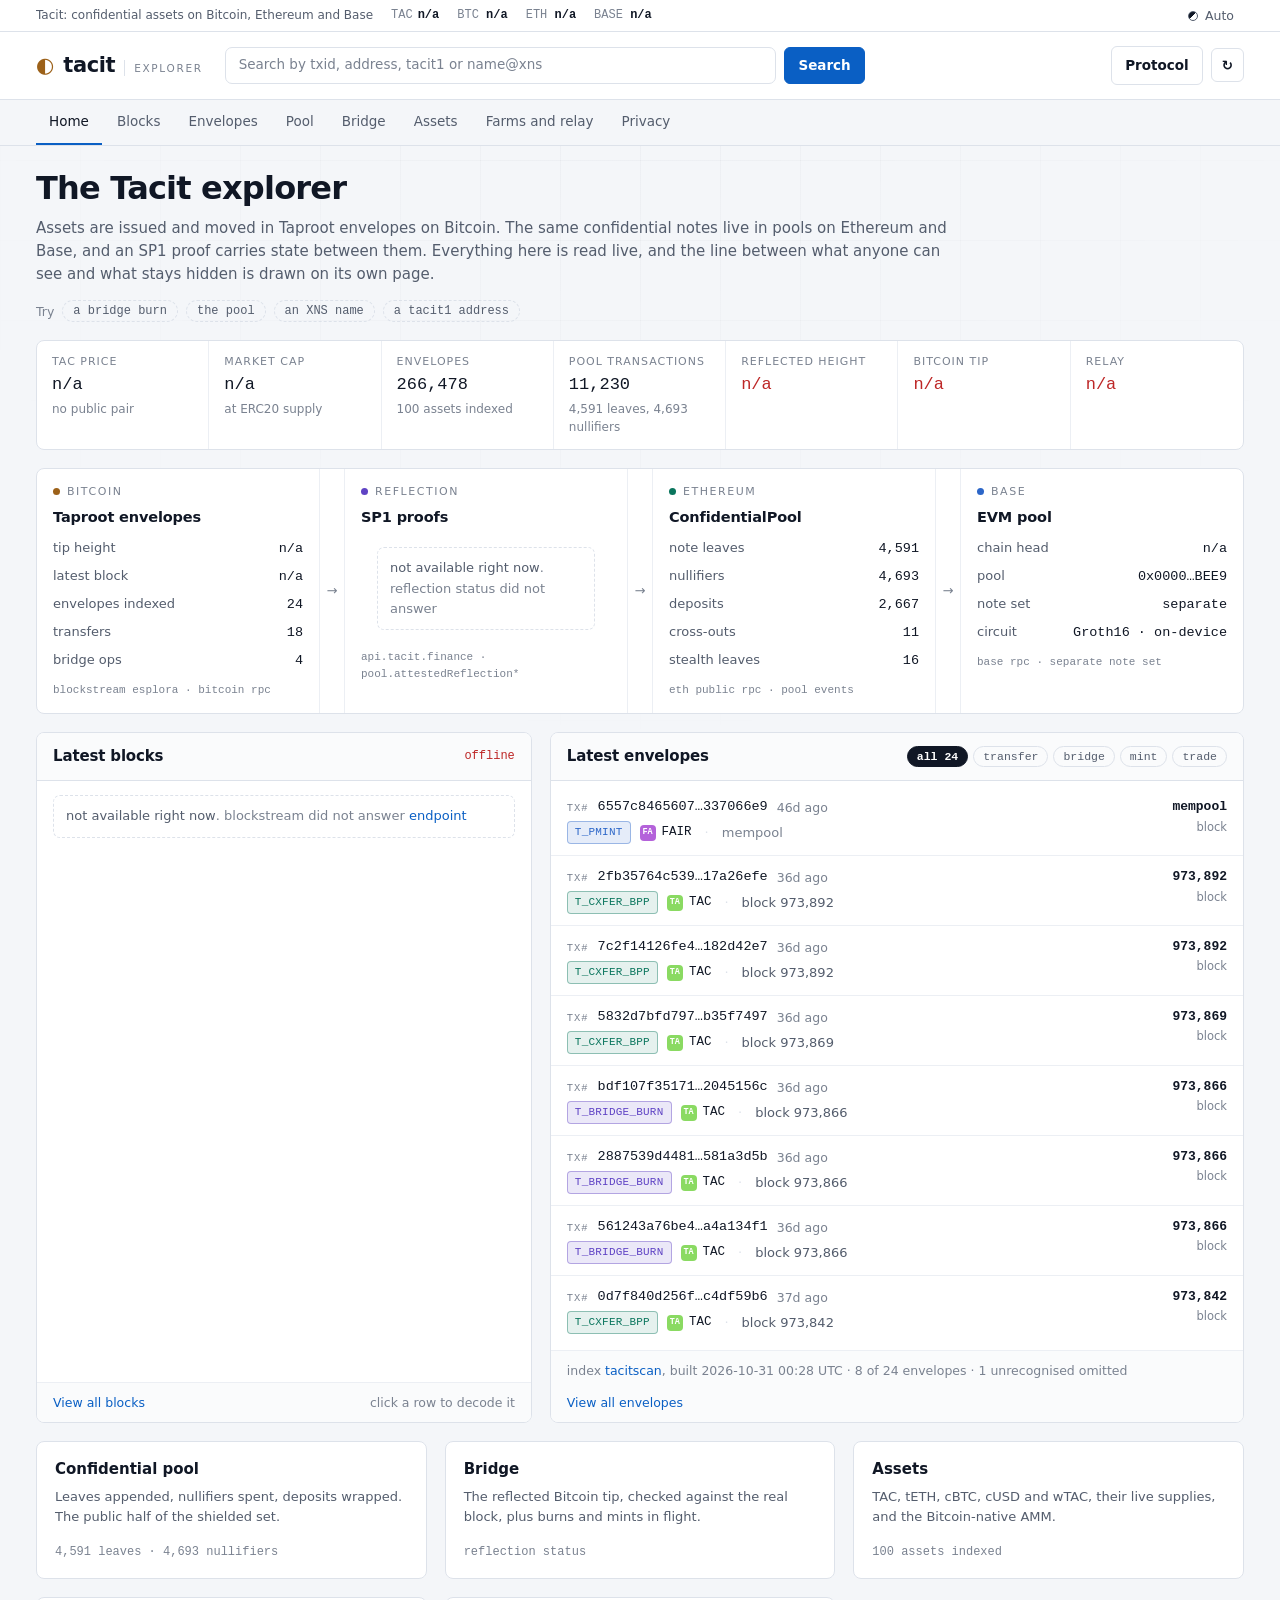
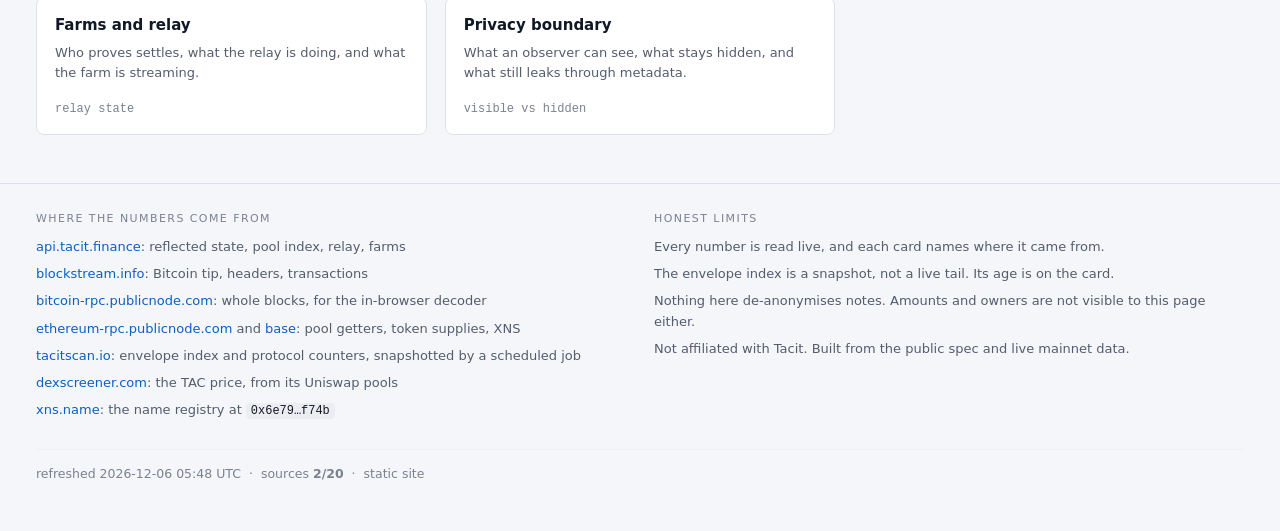
==== index.html @ 36ab2317 "tacit explorer Pages for blocks, envelopes, the confidential pool, the bridge, assets, farms and pri" ====
<!doctype html>
<html lang="en" data-theme="dark">
<head>
<meta charset="utf-8" />
<meta name="viewport" content="width=device-width, initial-scale=1" />
<title>Tacit Explorer: envelopes, pools and the bridge</title>
<meta name="description" content="A block explorer for Tacit: taproot envelopes on Bitcoin, confidential pools on Ethereum and Base, the bridge between them, and a plain line between what is public and what is not." />
<meta name="color-scheme" content="dark light" />
<meta property="og:title" content="Tacit Explorer: envelopes, pools and the bridge" />
<meta property="og:description" content="A block explorer for Tacit: taproot envelopes on Bitcoin, confidential pools on Ethereum and Base, the bridge between them, and a plain line between what is public and what is not." />
<link rel="icon" href="./favicon.svg" type="image/svg+xml" />
<link rel="stylesheet" href="./styles.css" />
<script>
  // Set the theme before first paint so there is no flash of the wrong one.
  (function () {
    try {
      var pref = localStorage.getItem('tacit-explorer-theme') || 'auto';
      var resolved = pref;
      if (pref === 'auto') {
        resolved = window.matchMedia && window.matchMedia('(prefers-color-scheme: light)').matches ? 'light' : 'dark';
      }
      document.documentElement.dataset.theme = resolved;
    } catch (e) { /* keep the markup default */ }
  })();
</script>
</head>
<body data-page="home">
<a class="skip" href="#main">Skip to content</a>
<main id="main"></main>
<noscript>
  <p class="noscript">This explorer reads live chain data in the browser, so it needs JavaScript. Nothing is tracked or stored.</p>
</noscript>
<script type="module" src="./js/main.js"></script>
</body>
</html>
---- styles.css ----
/* Tacit Explorer.
   Layout follows a block explorer: utility bar, logo + search, nav row, live
   stat strip, then one section per page. Three themes: light, dim, dark.
   Type is tuned for desktop reading first, then re-flowed for phones: sizes
   stay readable, only padding and column counts change. */

:root,
[data-theme="dark"] {
  color-scheme: dark;
  --bg: #0b0d11;
  --bg-glow-1: rgba(242, 181, 68, 0.05);
  --bg-glow-2: rgba(67, 217, 173, 0.045);
  --bg-grid: rgba(255, 255, 255, 0.018);
  --util: #080a0d;
  --card: #0f1218;
  --card-head: #151a24;
  --card-foot: #0d1015;
  --raise: rgba(255, 255, 255, 0.035);
  --hover: rgba(255, 255, 255, 0.04);
  --line: #232a37;
  --line-soft: #1a1f29;
  --text: #e9ecf2;
  --muted: #a3abba;
  --dim: #757e8e;
  --link: #82b0ff;
  --amber: #f2b544;
  --mint: #43d9ad;
  --violet: #a78bfa;
  --blue: #7aa2f7;
  --ok: #43d9ad;
  --warn: #f2b544;
  --bad: #f87171;
  --ok-soft: rgba(67, 217, 173, 0.12);
  --warn-soft: rgba(242, 181, 68, 0.12);
  --bad-soft: rgba(248, 113, 113, 0.12);
  --shadow: 0 16px 40px rgba(0, 0, 0, 0.5);
  --tag-ink: #0a0c10;
  --radius: 10px;
  --mono: ui-monospace, "SF Mono", "JetBrains Mono", "Cascadia Mono", Menlo, Consolas, monospace;
  --sans: ui-sans-serif, system-ui, -apple-system, "Segoe UI", Inter, Roboto, Helvetica, Arial, sans-serif;
}

[data-theme="dim"] {
  color-scheme: dark;
  --bg: #171a20;
  --bg-glow-1: rgba(242, 181, 68, 0.04);
  --bg-glow-2: rgba(67, 217, 173, 0.03);
  --bg-grid: rgba(255, 255, 255, 0.016);
  --util: #12151a;
  --card: #1c2027;
  --card-head: #232832;
  --card-foot: #191d23;
  --raise: rgba(255, 255, 255, 0.04);
  --hover: rgba(255, 255, 255, 0.055);
  --line: #303744;
  --line-soft: #272d38;
  --text: #eaedf3;
  --muted: #aab2bf;
  --dim: #7d8695;
  --link: #93b9ff;
  --amber: #f2b544;
  --mint: #4ddcb0;
  --violet: #b09bfb;
  --blue: #86acf8;
  --ok: #4ddcb0;
  --warn: #f2b544;
  --bad: #fb8a8a;
  --ok-soft: rgba(77, 220, 176, 0.14);
  --warn-soft: rgba(242, 181, 68, 0.14);
  --bad-soft: rgba(251, 138, 138, 0.14);
  --shadow: 0 16px 40px rgba(0, 0, 0, 0.4);
  --tag-ink: #0a0c10;
  --radius: 10px;
}

[data-theme="light"] {
  color-scheme: light;
  --bg: #f4f6f9;
  --bg-glow-1: rgba(180, 120, 20, 0.07);
  --bg-glow-2: rgba(10, 130, 100, 0.06);
  --bg-grid: rgba(15, 23, 42, 0.035);
  --util: #ffffff;
  --card: #ffffff;
  --card-head: #fafbfc;
  --card-foot: #fafbfc;
  --raise: rgba(15, 23, 42, 0.035);
  --hover: rgba(15, 23, 42, 0.04);
  --line: #dde2ea;
  --line-soft: #eceff4;
  --text: #101725;
  --muted: #545d6d;
  --dim: #7a8290;
  --link: #0a5fc4;
  --amber: #9c6119;
  --mint: #0a755d;
  --violet: #5f43c4;
  --blue: #2c66c8;
  --ok: #067a5b;
  --warn: #8f5c12;
  --bad: #bd2626;
  --ok-soft: rgba(6, 122, 91, 0.1);
  --warn-soft: rgba(143, 92, 18, 0.1);
  --bad-soft: rgba(189, 38, 38, 0.1);
  --shadow: 0 10px 28px rgba(15, 23, 42, 0.1);
  --tag-ink: #ffffff;
  --radius: 8px;
}

* { box-sizing: border-box; }

html { scroll-behavior: smooth; }

body {
  margin: 0;
  background:
    radial-gradient(1100px 480px at 8% -12%, var(--bg-glow-1), transparent 62%),
    radial-gradient(900px 460px at 92% -8%, var(--bg-glow-2), transparent 58%),
    var(--bg);
  color: var(--text);
  font-family: var(--sans);
  font-size: 15px;
  line-height: 1.55;
  -webkit-font-smoothing: antialiased;
  text-rendering: optimizeLegibility;
}

body::before {
  content: "";
  position: fixed;
  inset: 0;
  pointer-events: none;
  background-image:
    linear-gradient(to right, var(--bg-grid) 1px, transparent 1px),
    linear-gradient(to bottom, var(--bg-grid) 1px, transparent 1px);
  background-size: 80px 80px;
  mask-image: radial-gradient(circle at 50% 0%, black, transparent 70%);
  z-index: 0;
}

a { color: var(--link); text-decoration: none; }
a:hover { text-decoration: underline; }
code {
  font-family: var(--mono); font-size: 0.92em; color: var(--text);
  background: var(--raise); padding: 1px 5px; border-radius: 4px;
}
.skip { position: absolute; left: -9999px; }
.skip:focus { left: 8px; top: 8px; background: var(--card); padding: 8px 12px; border-radius: 6px; z-index: 100; }
.sr-only {
  position: absolute; width: 1px; height: 1px; padding: 0; margin: -1px;
  overflow: hidden; clip: rect(0 0 0 0); white-space: nowrap; border: 0;
}

/* ---------- utility bar ---------- */
.util-bar {
  position: relative;
  z-index: 31;
  display: flex;
  align-items: center;
  gap: 18px;
  padding: 0 clamp(14px, 3.5vw, 36px);
  height: 32px;
  background: var(--util);
  border-bottom: 1px solid var(--line);
  font-size: 12px;
  color: var(--dim);
  overflow: visible;
}
.util-title { color: var(--muted); white-space: nowrap; overflow: hidden; text-overflow: ellipsis; }
.util-item { font-family: var(--mono); font-size: 12px; white-space: nowrap; }
.util-item b { color: var(--text); font-weight: 600; }
.util-item b.up { color: var(--ok); }
.util-item b.down { color: var(--bad); }
.util-price { display: inline-flex; align-items: baseline; gap: 5px; color: var(--dim); }
.util-price:hover { text-decoration: none; color: var(--text); }
.util-spacer { flex: 1; }

.theme-menu { position: relative; }
.util-button {
  display: inline-flex; align-items: center; gap: 7px;
  background: transparent; border: 1px solid transparent; border-radius: 5px;
  color: var(--muted); font-family: var(--sans); font-size: 12.5px;
  padding: 3px 9px; cursor: pointer;
}
.util-button:hover { color: var(--text); border-color: var(--line); background: var(--raise); }
.theme-dot {
  width: 10px; height: 10px; border-radius: 50%;
  background: linear-gradient(135deg, var(--text) 0 50%, transparent 50% 100%);
  border: 1px solid var(--muted);
}
.theme-list {
  position: absolute; right: 0; top: calc(100% + 6px);
  min-width: 160px; margin: 0; padding: 5px; list-style: none;
  background: var(--card); border: 1px solid var(--line); border-radius: 8px;
  box-shadow: var(--shadow); z-index: 40;
}
.theme-list[hidden] { display: none; }
.theme-list button {
  display: block; width: 100%; text-align: left;
  background: transparent; border: 0; border-radius: 5px;
  color: var(--muted); font-family: var(--sans); font-size: 13.5px;
  padding: 7px 10px; cursor: pointer;
}
.theme-list button:hover { background: var(--hover); color: var(--text); }
.theme-list button[aria-checked="true"] { color: var(--text); background: var(--raise); font-weight: 600; }

/* ---------- header ---------- */
.site-head {
  position: relative;
  z-index: 30;
  display: flex;
  align-items: center;
  gap: 22px;
  padding: 14px clamp(14px, 3.5vw, 36px);
  background: var(--util);
  border-bottom: 1px solid var(--line);
}
.logo { display: flex; align-items: baseline; gap: 9px; flex: none; color: var(--text); }
.logo:hover { text-decoration: none; }
.logo-mark { color: var(--amber); font-size: 21px; line-height: 1; }
.logo-word { font-size: 21px; font-weight: 650; letter-spacing: -0.02em; }
.logo-chip {
  font-size: 10.5px; text-transform: uppercase; letter-spacing: 0.16em; color: var(--dim);
  border-left: 1px solid var(--line); padding-left: 9px;
}

.search { flex: 1 1 auto; display: flex; gap: 8px; max-width: 640px; min-width: 0; }
.search input {
  flex: 1 1 auto; min-width: 0;
  font-family: var(--mono); font-size: 13.5px; color: var(--text);
  background: var(--card); border: 1px solid var(--line); border-radius: 7px;
  padding: 10px 13px;
  transition: border-color 120ms ease, box-shadow 120ms ease;
}
.search input::placeholder { color: var(--dim); font-family: var(--sans); }
.search input:focus { outline: none; border-color: var(--link); box-shadow: 0 0 0 3px color-mix(in srgb, var(--link) 18%, transparent); }
.head-actions { display: flex; align-items: center; gap: 8px; margin-left: auto; flex: none; }

/* ---------- nav ---------- */
.main-nav {
  position: relative;
  z-index: 29;
  display: flex;
  gap: 2px;
  padding: 0 clamp(14px, 3.5vw, 36px);
  background: var(--bg);
  border-bottom: 1px solid var(--line);
  overflow-x: auto;
  scrollbar-width: none;
}
.main-nav::-webkit-scrollbar { display: none; }
.main-nav a {
  padding: 11px 13px; font-size: 13.5px; color: var(--muted); white-space: nowrap;
  border-bottom: 2px solid transparent;
}
.main-nav a:hover { color: var(--text); text-decoration: none; border-bottom-color: var(--line); }
.main-nav a.active { color: var(--text); border-bottom-color: var(--link); }

/* ---------- buttons ---------- */
.btn {
  font-family: var(--sans); font-size: 13.5px; font-weight: 550;
  color: var(--text); background: var(--card);
  border: 1px solid var(--line); border-radius: 6px;
  padding: 8px 13px; cursor: pointer;
  display: inline-flex; align-items: center; gap: 7px;
  transition: background 120ms ease, border-color 120ms ease;
}
.btn:hover { background: var(--card-head); border-color: var(--muted); text-decoration: none; }
.btn.primary { background: var(--link); color: #fff; border-color: var(--link); font-weight: 600; }
.btn.primary:hover { filter: brightness(1.07); }
.btn.ghost { background: transparent; }
.btn.ghost:hover { background: var(--raise); }
.btn[disabled] { opacity: 0.55; cursor: progress; }
.btn.small { font-size: 12.5px; padding: 5px 10px; }
.btn.icon-only { padding: 8px 10px; }

/* ---------- search results ---------- */
.search-results {
  position: relative;
  z-index: 5;
  max-width: 1330px;
  margin: 18px auto 0;
  padding: 0 clamp(14px, 3.5vw, 36px);
  scroll-margin-top: 96px;
}
.search-results[hidden] { display: none; }
.search-results > .card { box-shadow: var(--shadow); border-color: var(--muted); }
main > .search-results { max-width: none; margin: 0; padding: 0; }

/* ---------- main ---------- */
main {
  position: relative;
  z-index: 1;
  max-width: 1330px;
  margin: 0 auto;
  padding: 24px clamp(14px, 3.5vw, 36px) 48px;
  display: grid;
  gap: 18px;
}
main section[id] { scroll-margin-top: 96px; }

.hero h1 {
  font-size: clamp(25px, 2.5vw, 34px); line-height: 1.15; letter-spacing: -0.025em;
  margin: 0 0 10px; font-weight: 660;
}
.lede { margin: 0; color: var(--muted); font-size: 15px; max-width: 96ch; }
.examples { display: flex; flex-wrap: wrap; gap: 8px; align-items: center; margin-top: 14px; font-size: 12.5px; color: var(--dim); }
.examples button {
  font-family: var(--mono); font-size: 12px; color: var(--muted); background: transparent;
  border: 1px dashed var(--line); border-radius: 999px; padding: 3px 10px; cursor: pointer;
}
.examples button:hover { color: var(--text); border-style: solid; border-color: var(--muted); }

/* ---------- stat strip ---------- */
.stats-strip {
  display: flex; flex-wrap: wrap; align-items: stretch;
  background: var(--card); border: 1px solid var(--line); border-radius: var(--radius);
  overflow: hidden;
}
.stat-cell {
  flex: 1 1 150px; min-width: 132px;
  padding: 12px 15px; border-right: 1px solid var(--line-soft);
}
.stat-cell:last-child { border-right: 0; }
.stat-label { display: block; font-size: 11px; letter-spacing: 0.09em; text-transform: uppercase; color: var(--dim); }
.stat-value { display: block; font-family: var(--mono); font-size: 17px; font-variant-numeric: tabular-nums; color: var(--text); margin-top: 2px; }
.stat-sub { display: block; font-size: 12px; color: var(--dim); font-family: var(--sans); margin-top: 1px; }
.stat-sub.up { color: var(--ok); }
.stat-sub.down { color: var(--bad); }
.stat-cell.tone-ok .stat-value { color: var(--ok); }
.stat-cell.tone-warn .stat-value { color: var(--warn); }
.stat-cell.tone-bad .stat-value { color: var(--bad); }

/* ---------- ribbon ---------- */
.ribbon {
  display: grid; grid-template-columns: 1fr 26px 1fr 26px 1fr 26px 1fr;
  border: 1px solid var(--line); border-radius: var(--radius);
  background: var(--card); overflow: hidden;
}
.node { padding: 14px 16px; min-width: 0; }
.node header { display: flex; align-items: center; gap: 7px; font-size: 11px; letter-spacing: 0.14em; text-transform: uppercase; color: var(--dim); }
.node-dot { width: 7px; height: 7px; border-radius: 50%; background: var(--dim); }
.node-bitcoin .node-dot { background: var(--amber); }
.node-reflection .node-dot { background: var(--violet); }
.node-eth .node-dot { background: var(--mint); }
.node-evm .node-dot { background: var(--blue); }
.node h2 { font-size: 14.5px; margin: 6px 0 10px; font-weight: 600; letter-spacing: -0.01em; }
.node-metrics { display: grid; gap: 6px; }
.metric { display: flex; align-items: baseline; justify-content: space-between; gap: 8px; font-size: 13px; color: var(--muted); }
.metric b { font-family: var(--mono); font-weight: 500; font-size: 13.5px; color: var(--text); font-variant-numeric: tabular-nums; }
.metric em { font-style: normal; color: var(--dim); font-size: 11.5px; }
.node footer { margin-top: 10px; font-size: 11px; color: var(--dim); font-family: var(--mono); }
.arrow { display: grid; place-items: center; color: var(--dim); font-size: 13px; border-left: 1px solid var(--line-soft); border-right: 1px solid var(--line-soft); }

/* ---------- columns and cards ---------- */
.cols { display: grid; gap: 18px; }
.cols-main { grid-template-columns: minmax(0, 5fr) minmax(0, 7fr); }
.cols-thirds { grid-template-columns: repeat(3, minmax(0, 1fr)); }
.card {
  background: var(--card); border: 1px solid var(--line); border-radius: var(--radius);
  overflow: hidden; min-width: 0;
  display: flex; flex-direction: column;
}
.card-head {
  display: flex; align-items: center; justify-content: space-between; gap: 12px;
  padding: 12px 16px; background: var(--card-head);
  border-bottom: 1px solid var(--line); flex-wrap: wrap;
}
.card-head h2 { margin: 0; font-size: 15px; font-weight: 630; letter-spacing: -0.01em; }
.card-tool { font-family: var(--mono); font-size: 12px; color: var(--dim); white-space: nowrap; }
.card-tool.ok { color: var(--ok); }
.card-tool.warn { color: var(--warn); }
.card-tool.bad { color: var(--bad); }
.card-note { margin: 0; padding: 12px 16px 0; font-size: 13px; color: var(--dim); }
.card-body { padding: 5px 0; flex: 1; }
.card-foot {
  padding: 10px 16px; background: var(--card-foot); border-top: 1px solid var(--line-soft);
  font-size: 12.5px; color: var(--dim); display: flex; justify-content: space-between; gap: 12px; flex-wrap: wrap;
}
.card-foot a { color: var(--link); }

/* ---------- rows ---------- */
.rows { display: block; }
.row {
  display: flex; align-items: flex-start; gap: 14px;
  padding: 11px 16px; border-bottom: 1px solid var(--line-soft);
}
.row:last-child { border-bottom: 0; }
.row:hover { background: var(--hover); }
.row-main { min-width: 0; flex: 1; }
.row-line { display: flex; align-items: center; gap: 9px; flex-wrap: wrap; }
.row-line + .row-line { margin-top: 3px; }
.row-label { font-size: 10.5px; letter-spacing: 0.09em; text-transform: uppercase; color: var(--dim); font-family: var(--mono); }
.row-id { font-family: var(--mono); font-size: 13.5px; color: var(--text); }
.row-id a { color: var(--text); }
.row-id a:hover { color: var(--link); }
.row-age { font-size: 12.5px; color: var(--dim); }
.row-tail { text-align: right; flex: none; font-family: var(--mono); font-size: 13px; color: var(--muted); }
.row-tail strong { display: block; color: var(--text); font-weight: 550; }
.row-tail span { color: var(--dim); font-family: var(--sans); font-size: 11.5px; }
.row-meta { font-size: 13px; color: var(--muted); }
.row-meta .sep { color: var(--line); margin: 0 4px; }
.row-action {
  font-family: var(--mono); font-size: 11px; text-transform: uppercase; letter-spacing: 0.05em;
  color: var(--dim); border: 1px solid var(--line); border-radius: 4px; padding: 2px 7px;
  background: transparent; cursor: pointer; flex: none; margin-top: 2px;
}
.row:hover .row-action { color: var(--amber); border-color: var(--amber); }
.row[data-busy="true"] { opacity: 0.6; }

/* ---------- small pieces ---------- */
.op {
  font-family: var(--mono); font-size: 11px; letter-spacing: 0.02em;
  padding: 2px 7px; border-radius: 4px; border: 1px solid var(--line);
  background: var(--raise); color: var(--muted); white-space: nowrap;
}
.op.transfer { color: var(--mint); border-color: color-mix(in srgb, var(--mint) 40%, transparent); background: var(--ok-soft); }
.op.bridge { color: var(--violet); border-color: color-mix(in srgb, var(--violet) 40%, transparent); background: color-mix(in srgb, var(--violet) 12%, transparent); }
.op.etch { color: var(--amber); border-color: color-mix(in srgb, var(--amber) 40%, transparent); background: var(--warn-soft); }
.op.mint, .op.burn { color: var(--blue); border-color: color-mix(in srgb, var(--blue) 40%, transparent); background: color-mix(in srgb, var(--blue) 12%, transparent); }
.op.amm, .op.farm, .op.trade, .op.cbtc { color: var(--muted); }

.asset { display: inline-flex; align-items: center; gap: 6px; font-family: var(--mono); font-size: 12.5px; color: var(--text); }
.asset .tag {
  width: 16px; height: 16px; border-radius: 4px; display: inline-grid; place-items: center;
  font-size: 8.5px; font-weight: 700; color: var(--tag-ink); background: var(--amber); flex: none;
}

.chips { display: flex; flex-wrap: wrap; gap: 5px; }
.chip {
  font-family: var(--mono); font-size: 11.5px; color: var(--muted);
  background: transparent; border: 1px solid var(--line); border-radius: 999px;
  padding: 3px 9px; cursor: pointer;
}
.chip:hover { color: var(--text); border-color: var(--muted); }
.chip[aria-pressed="true"] { color: var(--card); background: var(--text); border-color: var(--text); font-weight: 600; }

.kv { display: grid; grid-template-columns: minmax(0, 1fr) auto; gap: 7px 14px; font-size: 13.2px; }
.kv dt { color: var(--muted); }
.kv dd { margin: 0; font-family: var(--mono); font-variant-numeric: tabular-nums; text-align: right; color: var(--text); }
.kv dd.small { font-size: 12px; color: var(--muted); }
.kv .ok { color: var(--ok); }
.kv .warn { color: var(--warn); }
.kv .bad { color: var(--bad); }
.card-body > .kv, .card-body > .subhead, .card-body > p, .card-body > table,
.card-body > .table-wrap, .card-body > .grid-mini, .card-body > .price-hero { margin-left: 16px; margin-right: 16px; }
.card-body > .kv { padding: 7px 0; }
.card-body > p { font-size: 13px; color: var(--muted); margin-top: 9px; margin-bottom: 11px; }
.card-sub { margin: 2px 16px 12px; }
.card-sub > .kv { padding: 4px 0; }
.card-sub > p { margin: 6px 0 0; font-size: 12.5px; color: var(--dim); }
.panel-note { font-size: 12.5px; color: var(--dim); }
.privacy-cols { margin: 2px 16px 12px; }

.subhead {
  display: flex; align-items: center; gap: 8px; margin: 16px 0 7px;
  font-size: 11px; letter-spacing: 0.12em; text-transform: uppercase; color: var(--dim);
}
.subhead::after { content: ""; flex: 1; height: 1px; background: var(--line-soft); }
.card-body > .subhead:first-child { margin-top: 5px; }

.table-wrap { overflow-x: auto; }
table.grid { width: 100%; border-collapse: collapse; font-size: 13px; }
table.grid thead th {
  text-align: left; font-weight: 500; font-size: 10.5px; letter-spacing: 0.11em; text-transform: uppercase;
  color: var(--dim); padding: 7px 9px; border-bottom: 1px solid var(--line); white-space: nowrap;
}
table.grid tbody td { padding: 8px 9px; border-bottom: 1px solid var(--line-soft); vertical-align: middle; }
table.grid tbody tr:last-child td { border-bottom: 0; }
table.grid tbody tr:hover { background: var(--hover); }
.num { font-family: var(--mono); font-variant-numeric: tabular-nums; text-align: right; }
.mono { font-family: var(--mono); }
.dim { color: var(--dim); }
.muted { color: var(--muted); }
.nowrap { white-space: nowrap; }
.hide-sm { }

.stat {
  border: 1px solid var(--line); background: var(--raise); border-radius: 7px;
  padding: 8px 11px; min-width: 112px;
}
.stat span { display: block; font-size: 10.5px; letter-spacing: 0.09em; text-transform: uppercase; color: var(--dim); }
.stat b { font-family: var(--mono); font-size: 15.5px; font-weight: 550; font-variant-numeric: tabular-nums; }
.grid-mini { display: flex; flex-wrap: wrap; gap: 9px; }

.badge {
  font-family: var(--mono); font-size: 11.5px; color: var(--muted);
  border: 1px solid var(--line); background: var(--raise);
  padding: 2px 8px; border-radius: 999px; white-space: nowrap;
}
.badge.ok { color: var(--ok); border-color: color-mix(in srgb, var(--ok) 40%, transparent); background: var(--ok-soft); }
.badge.warn { color: var(--warn); border-color: color-mix(in srgb, var(--warn) 40%, transparent); background: var(--warn-soft); }
.badge.bad { color: var(--bad); border-color: color-mix(in srgb, var(--bad) 40%, transparent); background: var(--bad-soft); }

/* ---------- price ---------- */
.price-hero { display: flex; align-items: baseline; gap: 14px; flex-wrap: wrap; padding-top: 4px; }
.price-now { font-family: var(--mono); font-size: 34px; font-weight: 600; letter-spacing: -0.02em; }
.price-change { font-family: var(--mono); font-size: 15px; }
.price-change.ok { color: var(--ok); }
.price-change.bad { color: var(--bad); }
.price-change span { color: var(--dim); font-family: var(--sans); font-size: 12.5px; }

/* ---------- quick link cards ---------- */
.quick-card {
  display: flex; flex-direction: column; gap: 6px;
  background: var(--card); border: 1px solid var(--line); border-radius: var(--radius);
  padding: 16px 18px; color: var(--text);
}
.quick-card:hover { text-decoration: none; border-color: var(--muted); background: var(--card-head); }
.quick-card h3 { margin: 0; font-size: 15px; font-weight: 630; }
.quick-card p { margin: 0; font-size: 13px; color: var(--muted); }
.quick-stat { margin-top: auto; padding-top: 10px; font-family: var(--mono); font-size: 12px; color: var(--dim); }

/* ---------- verify ---------- */
.verify {
  background: var(--card); border: 1px solid var(--line); border-radius: var(--radius);
  padding: 14px 16px;
}
.verify-head { display: flex; gap: 16px; align-items: center; justify-content: space-between; flex-wrap: wrap; }
.verify-head strong { font-size: 14px; font-weight: 620; }
.verify-head p { margin: 4px 0 0; font-size: 12.8px; color: var(--dim); max-width: 84ch; }
.verify-out { margin-top: 14px; font-size: 13px; }
.verify-out:empty { display: none; }

/* ---------- privacy ---------- */
.privacy-cols { display: grid; grid-template-columns: 1fr 1fr; gap: 14px; }
.priv-col { border: 1px solid var(--line); border-radius: 7px; padding: 12px 14px; background: var(--raise); }
.priv-col h3 { margin: 0 0 8px; font-size: 11px; letter-spacing: 0.11em; text-transform: uppercase; color: var(--dim); font-weight: 500; }
.priv-col ul { margin: 0; padding: 0; list-style: none; display: grid; gap: 6px; font-size: 13px; color: var(--muted); }
.priv-col li { display: flex; gap: 7px; align-items: baseline; }
.priv-col li::before { content: ""; width: 4px; height: 4px; border-radius: 50%; background: var(--dim); flex: none; transform: translateY(-2px); }
.priv-col.public li::before { background: var(--amber); }
.priv-col.hidden li::before { background: var(--mint); }
.priv-col li b { font-family: var(--mono); font-weight: 500; color: var(--text); font-variant-numeric: tabular-nums; }
.privacy-caveat { margin: 12px 0 0; font-size: 13px; color: var(--dim); border-left: 2px solid var(--line); padding-left: 12px; }

/* ---------- lookup cards ---------- */
.card h3 { margin: 0 0 9px; font-size: 14.5px; font-weight: 620; display: flex; align-items: center; gap: 8px; flex-wrap: wrap; }
.card > h3, .card > p, .card > div.grid-mini, .card > dl, .card > .card { margin-left: 16px; margin-right: 16px; }
.card > h3 { margin-top: 14px; }
.card > div.grid-mini { margin-top: 11px; margin-bottom: 9px; }
.card > p { margin-top: 9px; margin-bottom: 0; font-size: 13px; color: var(--muted); }
.card > p.warn { color: var(--warn); }
.card > .card { margin-top: 14px; margin-bottom: 14px; background: var(--raise); }
.card > dl { margin-top: 7px; margin-bottom: 7px; }

/* ---------- skeleton + unavailable ---------- */
.skeleton-rows { display: grid; gap: 9px; padding: 12px 16px; }
.skeleton-rows span {
  display: block; height: 12px; border-radius: 4px;
  background: linear-gradient(90deg, var(--raise), var(--hover), var(--raise));
  background-size: 220% 100%; animation: shimmer 1.7s linear infinite;
}
.skeleton-rows span:nth-child(2) { width: 86%; }
.skeleton-rows span:nth-child(3) { width: 70%; }
.skeleton-rows span:nth-child(4) { width: 92%; }
.skeleton-rows span:nth-child(5) { width: 60%; }
@keyframes shimmer { 0% { background-position: 130% 0; } 100% { background-position: -30% 0; } }

.unavailable {
  color: var(--dim); font-size: 13px; border: 1px dashed var(--line);
  border-radius: 7px; padding: 10px 12px; margin: 9px 16px;
}
.unavailable b { color: var(--muted); font-weight: 500; }

/* ---------- footer ---------- */
.site-footer {
  position: relative; z-index: 1;
  max-width: 1330px; margin: 0 auto;
  padding: 26px clamp(14px, 3.5vw, 36px) 52px;
  display: grid; grid-template-columns: 1fr 1fr; gap: 28px;
  border-top: 1px solid var(--line);
}
.site-footer h3 { font-size: 11px; text-transform: uppercase; letter-spacing: 0.13em; color: var(--dim); margin: 0 0 10px; font-weight: 500; }
.sources { list-style: none; margin: 0; padding: 0; display: grid; gap: 7px; font-size: 13px; color: var(--muted); }
.sources a { color: var(--link); }
.footer-meta { grid-column: 1 / -1; display: flex; flex-wrap: wrap; gap: 8px; font-size: 12.5px; color: var(--dim); border-top: 1px solid var(--line-soft); padding-top: 14px; }

.noscript { padding: 20px; color: var(--warn); text-align: center; font-size: 15px; }

/* ---------- responsive ---------- */
@media (max-width: 1080px) {
  .cols-main { grid-template-columns: minmax(0, 1fr); }
  .cols-thirds { grid-template-columns: repeat(2, minmax(0, 1fr)); }
  .ribbon { grid-template-columns: 1fr 1fr; }
  .arrow { display: none; }
  .node { border-bottom: 1px solid var(--line-soft); }
}
@media (max-width: 860px) {
  .util-title { display: none; }
  .site-head { flex-wrap: wrap; gap: 12px; }
  .search { order: 3; flex: 1 1 100%; max-width: none; }
  .head-actions { margin-left: auto; }
  .logo-chip { display: none; }
  .util-bar { gap: 12px; }
}
@media (max-width: 640px) {
  .cols-thirds { grid-template-columns: minmax(0, 1fr); }
  .ribbon { grid-template-columns: 1fr; }
  .privacy-cols { grid-template-columns: 1fr; }
  .site-footer { grid-template-columns: 1fr; }
  .stat-cell { flex: 1 1 46%; border-right: 0; border-bottom: 1px solid var(--line-soft); padding: 11px 13px; }
  .row { padding: 10px 13px; }
  .row-tail { display: none; }
  .card-head, .card-note, .card-foot { padding-left: 13px; padding-right: 13px; }
  .card-body > .kv, .card-body > .subhead, .card-body > p, .card-body > table,
  .card-body > .table-wrap, .card-body > .grid-mini, .card-body > .price-hero,
  .card > h3, .card > p, .card > div.grid-mini, .card > dl, .card > .card,
  .card-sub, .privacy-cols { margin-left: 13px; margin-right: 13px; }
  .hero h1 { font-size: 26px; }
  .price-now { font-size: 28px; }
  .main-nav a { padding: 10px 11px; }
}

@media (prefers-reduced-motion: reduce) {
  * { animation: none !important; transition: none !important; scroll-behavior: auto !important; }
}

:focus-visible { outline: 2px solid var(--link); outline-offset: 2px; border-radius: 3px; }
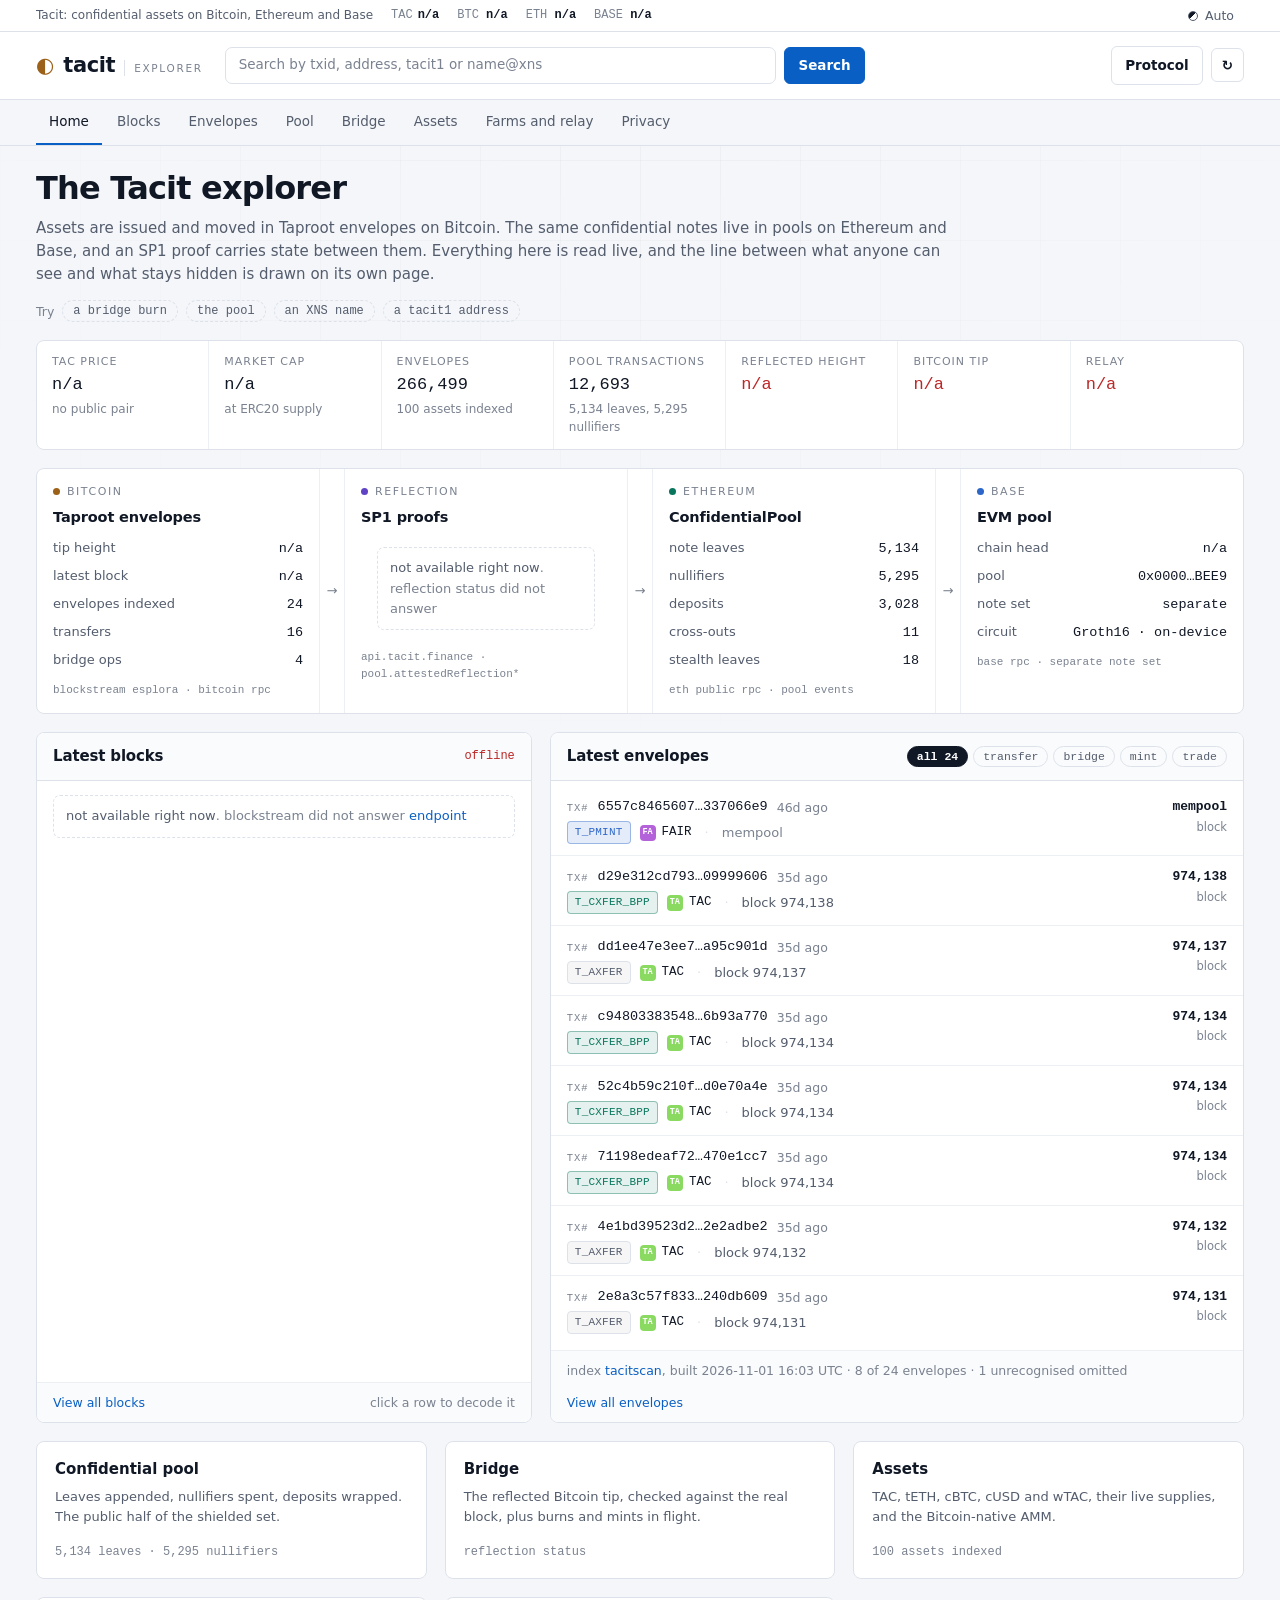
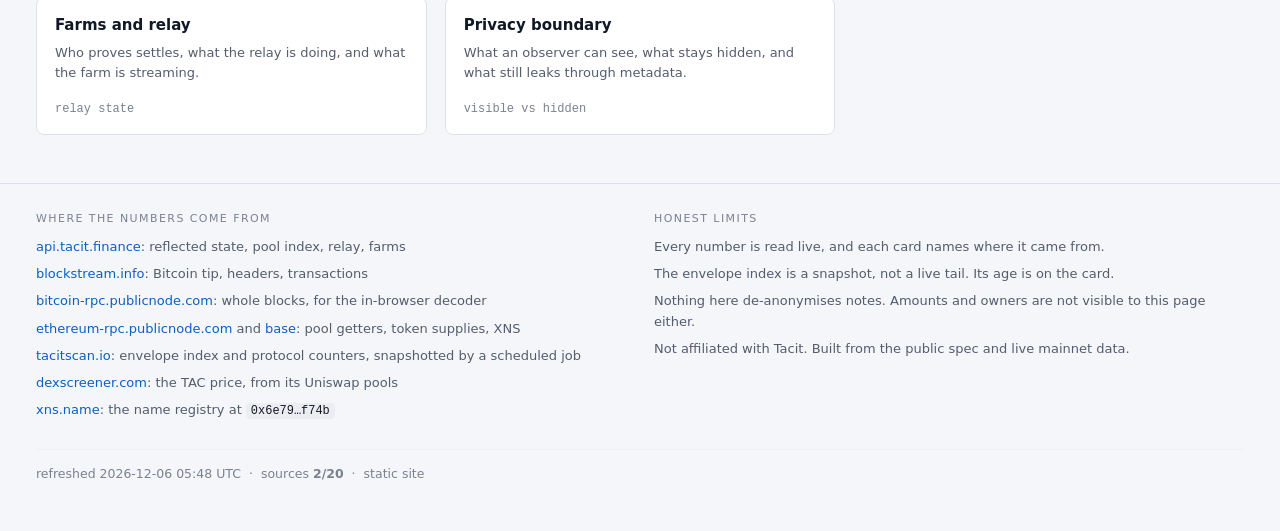
==== commit 7f35e432: "theme: accept ?theme=light|dim|dark, handy for captures and demos" ====
--- a/index.html
+++ b/index.html
@@ -14,7 +14,9 @@
   // Set the theme before first paint so there is no flash of the wrong one.
   (function () {
     try {
-      var pref = localStorage.getItem('tacit-explorer-theme') || 'auto';
+      var q = new URLSearchParams(location.search).get('theme');
+      var pref = (q === 'light' || q === 'dim' || q === 'dark') ? q
+        : (localStorage.getItem('tacit-explorer-theme') || 'auto');
       var resolved = pref;
       if (pref === 'auto') {
         resolved = window.matchMedia && window.matchMedia('(prefers-color-scheme: light)').matches ? 'light' : 'dark';
